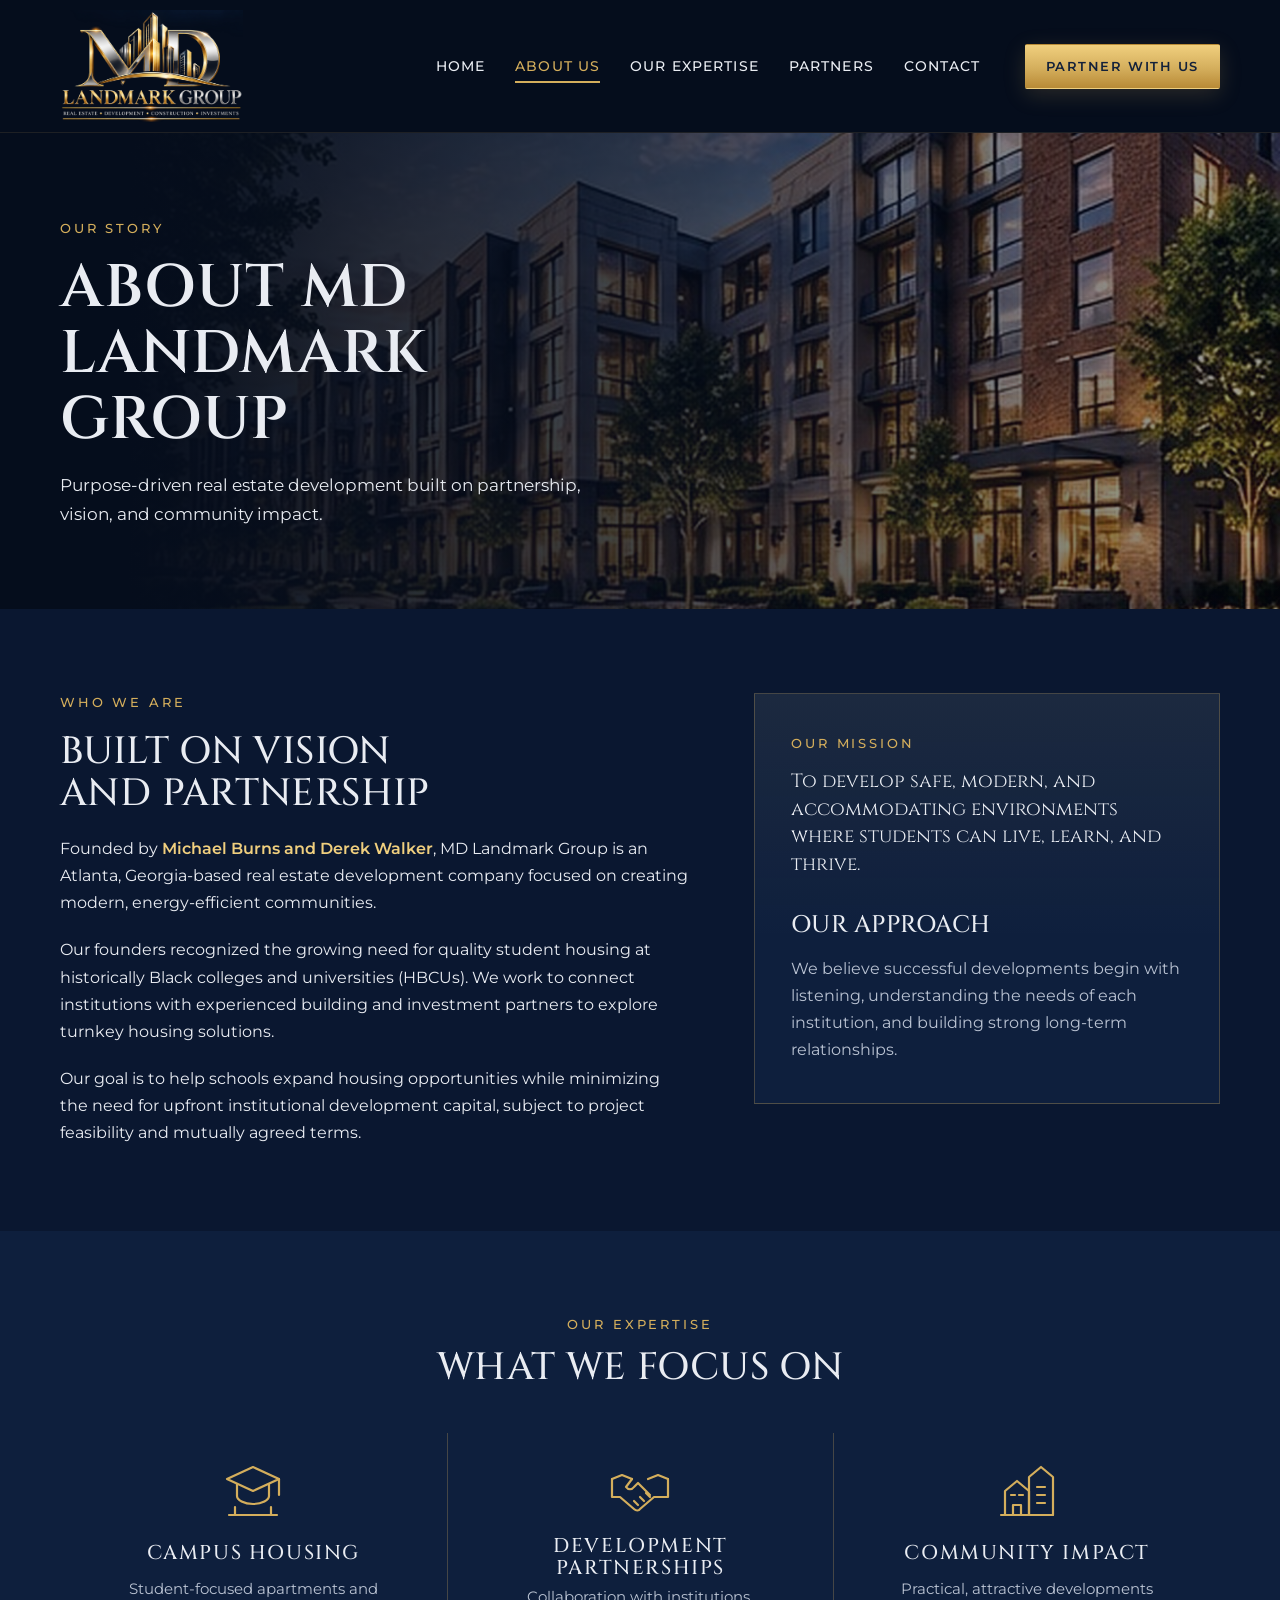
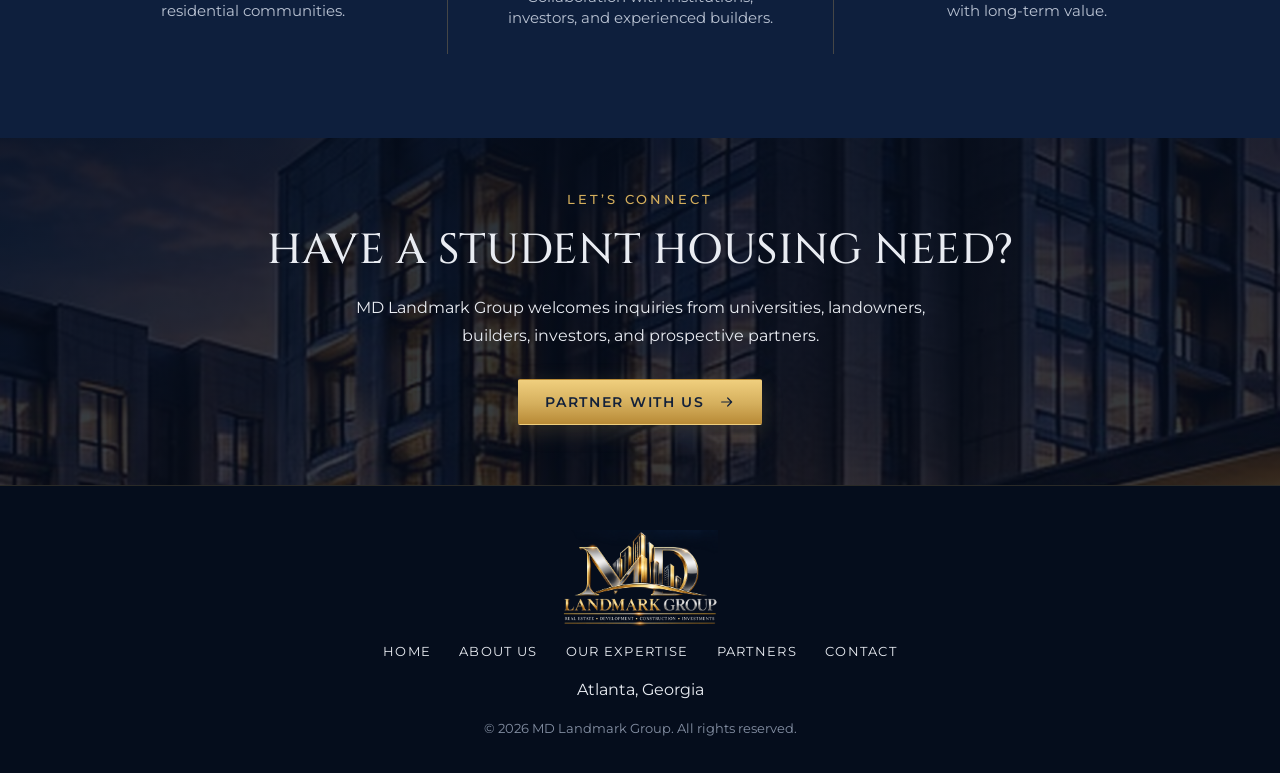
==== about.html @ 7bec338d "Initial commit: MD Landmark Group website Partners page ships without placeholder logo slots; the fe" ====
<!doctype html>
<html lang="en">
<head>
<meta charset="utf-8">
<meta name="viewport" content="width=device-width, initial-scale=1, viewport-fit=cover">
<title>About Us | MD Landmark Group</title>
<meta name="description" content="MD Landmark Group is an Atlanta-based real estate development company focused on student housing and community development.">
<link rel="icon" href="assets/logo.png">
<link rel="preconnect" href="https://fonts.googleapis.com">
<link rel="preconnect" href="https://fonts.gstatic.com" crossorigin>
<link rel="stylesheet" href="https://fonts.googleapis.com/css2?family=Cinzel:wght@500;600;700&family=Montserrat:wght@400;500;600&display=swap">
<link rel="stylesheet" href="style.css">
</head>
<body>
<header class="site-header">
  <div class="container">
    <a class="brand" href="index.html" aria-label="MD Landmark Group home"><img src="assets/logo.png" alt="MD Landmark Group — Real Estate, Development, Construction, Investments" width="920" height="563"></a>
    <button class="menu-toggle" type="button" id="menu-toggle" aria-expanded="false" aria-controls="site-nav" aria-label="Open menu"><svg viewBox="0 0 24 24" fill="none" stroke="currentColor" stroke-width="1.8" stroke-linecap="round" aria-hidden="true"><path d="M4 7h16M4 12h16M4 17h16"/></svg></button>
    <nav class="nav" id="site-nav" aria-label="Main">
      <div class="nav-links">
        <a href="index.html">Home</a>
        <a href="about.html" aria-current="page">About Us</a>
        <a href="about.html#expertise">Our Expertise</a>
        <a href="partners.html">Partners</a>
        <a href="contact.html">Contact</a>
      </div>
      <a class="btn btn-gold" href="contact.html">Partner With Us</a>
    </nav>
  </div>
</header>
<main>
<section class="page-hero" style="--page-img:url('assets/student-housing.jpg')">
  <div class="container">
    <div class="eyebrow">Our Story</div>
    <h1>About MD Landmark Group</h1>
    <p>Purpose-driven real estate development built on partnership, vision, and community impact.</p>
  </div>
</section>

<section class="section">
  <div class="container story">
    <div>
      <div class="eyebrow">Who We Are</div>
      <h2>Built on Vision and Partnership</h2>
      <p>Founded by <strong>Michael Burns and Derek Walker</strong>, MD Landmark Group is an Atlanta, Georgia-based real estate development company focused on creating modern, energy-efficient communities.</p>
      <p>Our founders recognized the growing need for quality student housing at historically Black colleges and universities (HBCUs). We work to connect institutions with experienced building and investment partners to explore turnkey housing solutions.</p>
      <p>Our goal is to help schools expand housing opportunities while minimizing the need for upfront institutional development capital, subject to project feasibility and mutually agreed terms.</p>
    </div>
    <aside class="panel">
      <div class="eyebrow">Our Mission</div>
      <p style="color:var(--text);font-size:19px;font-family:var(--display);line-height:1.45">To develop safe, modern, and accommodating environments where students can live, learn, and thrive.</p>
      <h2>Our Approach</h2>
      <p>We believe successful developments begin with listening, understanding the needs of each institution, and building strong long-term relationships.</p>
    </aside>
  </div>
</section>

<section class="section section-alt" id="expertise">
  <div class="container">
    <div class="section-head">
      <div class="eyebrow">Our Expertise</div>
      <h2>What We Focus On</h2>
    </div>
    <div class="trio">
      <article class="service"><svg viewBox="0 0 64 64" fill="none" stroke="currentColor" stroke-width="2.2" stroke-linejoin="round" stroke-linecap="round" aria-hidden="true"><path d="M6 22l26-12 26 12-26 12z"/><path d="M16 27v12c0 4 7 8 16 8s16-4 16-8V27"/><path d="M58 22v16"/><path d="M8 58h48M14 58V50M50 58V50"/></svg><h3>Campus Housing</h3><p>Student-focused apartments and residential communities.</p></article>
      <article class="service"><svg viewBox="0 0 64 64" fill="none" stroke="currentColor" stroke-width="2.2" stroke-linejoin="round" stroke-linecap="round" aria-hidden="true"><path d="M4 22l10-4 10 4M60 22l-10-4-10 4"/><path d="M4 22v18h8l14 12c2 2 5 2 6 0l14-12h14V22"/><path d="M24 22l-6 8c2 3 6 3 8 0l4-4 12 12"/><path d="M26 44l4 4M32 40l4 4M38 36l4 4"/></svg><h3>Development Partnerships</h3><p>Collaboration with institutions, investors, and experienced builders.</p></article>
      <article class="service"><svg viewBox="0 0 64 64" fill="none" stroke="currentColor" stroke-width="2.2" stroke-linejoin="round" stroke-linecap="round" aria-hidden="true"><path d="M6 58h52"/><path d="M10 58V34l12-10 12 10v24"/><path d="M34 58V20l12-10 12 10v38"/><path d="M18 58v-10h8v10M42 30h8M42 38h8M42 46h8M16 38h4M24 38h4"/></svg><h3>Community Impact</h3><p>Practical, attractive developments with long-term value.</p></article>
    </div>
  </div>
</section>

<section class="band">
  <div class="container">
    <div class="eyebrow">Let&rsquo;s Connect</div>
    <h2>Have a Student Housing Need?</h2>
    <p>MD Landmark Group welcomes inquiries from universities, landowners, builders, investors, and prospective partners.</p>
    <a class="btn btn-gold" href="contact.html">Partner With Us <svg viewBox="0 0 24 24" fill="none" stroke="currentColor" stroke-width="1.8" stroke-linecap="round" stroke-linejoin="round" aria-hidden="true"><path d="M4 12h15M13 6l6 6-6 6"/></svg></a>
  </div>
</section>
</main>
<footer class="site-footer">
  <div class="container">
    <a href="index.html" aria-label="MD Landmark Group home"><img src="assets/logo.png" alt="MD Landmark Group" width="920" height="563" loading="lazy"></a>
    <nav class="footer-nav" aria-label="Footer">
      <a href="index.html">Home</a><a href="about.html">About Us</a><a href="about.html#expertise">Our Expertise</a><a href="partners.html">Partners</a><a href="contact.html">Contact</a>
    </nav>
    <div>Atlanta, Georgia</div>
    <small>&copy; 2026 MD Landmark Group. All rights reserved.</small>
  </div>
</footer>
<script>
  (function () {
    var btn = document.getElementById('menu-toggle'), nav = document.getElementById('site-nav');
    btn.addEventListener('click', function () {
      var open = nav.classList.toggle('open');
      btn.setAttribute('aria-expanded', open);
      btn.setAttribute('aria-label', open ? 'Close menu' : 'Open menu');
    });
  })();
</script>
</body>
</html>
---- style.css ----
/* MD Landmark Group — navy & gold, Trajan-style serif display over a clean geometric sans */
:root {
  --ink: #050d1c;          /* deepest navy: header, footer */
  --navy: #0a1730;         /* page ground */
  --navy-2: #0e1f3d;       /* raised panels */
  --line: rgba(212, 174, 92, .28);
  --gold: #d4ae5c;
  --gold-hi: #f0cf7e;
  --gold-lo: #b88a36;
  --text: #e9ecf2;
  --muted: #b9c2d2;
  --display: "Cinzel", "Trajan Pro", "Times New Roman", serif;
  --body: "Montserrat", "Helvetica Neue", Arial, sans-serif;
  --max: 1200px;
  --gutter-l: max(20px, env(safe-area-inset-left, 0px));
  --gutter-r: max(20px, env(safe-area-inset-right, 0px));
  color-scheme: dark;
}

*, *::before, *::after { box-sizing: border-box; }
html { scroll-behavior: smooth; }
body {
  margin: 0;
  background: var(--navy);
  color: var(--text);
  font: 400 16px/1.7 var(--body);
  -webkit-font-smoothing: antialiased;
}
img { max-width: 100%; display: block; }
a { color: inherit; text-decoration: none; }
h1, h2, h3 { font-family: var(--display); font-weight: 500; line-height: 1.1; margin: 0; text-wrap: balance; letter-spacing: .01em; }
p { margin: 0; }
.gold { color: var(--gold); }
:focus-visible { outline: 2px solid var(--gold-hi); outline-offset: 3px; }

.container {
  max-width: var(--max);
  margin-inline: auto;
  padding-left: var(--gutter-l);
  padding-right: var(--gutter-r);
}

.eyebrow {
  font: 500 13px/1.4 var(--body);
  text-transform: uppercase;
  letter-spacing: .22em;
  color: var(--gold);
}
.tagline {
  font: 500 14px/1.5 var(--body);
  text-transform: uppercase;
  letter-spacing: .08em;
  color: var(--text);
}

/* ---------- Buttons ---------- */
.btn {
  display: inline-flex; align-items: center; gap: 14px;
  padding: 14px 26px;
  font: 600 14px/1 var(--body);
  text-transform: uppercase; letter-spacing: .12em;
  border-radius: 2px;
  border: 1px solid transparent;
  cursor: pointer;
  transition: background .2s, color .2s, border-color .2s, transform .2s;
}
.btn svg { width: 16px; height: 16px; flex: none; transition: transform .2s; }
.btn:hover svg { transform: translateX(3px); }
.btn-gold {
  background: linear-gradient(180deg, var(--gold-hi), var(--gold) 55%, var(--gold-lo));
  color: #13213a;
  box-shadow: 0 6px 22px rgba(212, 174, 92, .18);
}
.btn-gold:hover { background: linear-gradient(180deg, #f7dc96, var(--gold-hi) 55%, var(--gold)); }
.btn-outline { border-color: var(--gold); color: var(--text); background: rgba(5, 13, 28, .35); }
.btn-outline:hover { background: var(--gold); color: #13213a; }
.btn-row { display: flex; flex-wrap: wrap; gap: 24px; }

/* ---------- Header ---------- */
.site-header { background: var(--ink); position: relative; z-index: 20; border-bottom: 1px solid rgba(212,174,92,.12); }
.site-header .container {
  display: flex; align-items: center; justify-content: space-between; gap: 32px;
  padding-block: 10px;
}
.brand img { height: 112px; width: auto; }
.nav { display: flex; align-items: center; gap: 44px; }
.nav-links { display: flex; gap: 30px; }
.nav-links a {
  font: 500 14px/1 var(--body); text-transform: uppercase; letter-spacing: .08em;
  padding-block: 10px; position: relative; transition: color .2s;
}
.nav-links a::after {
  content: ""; position: absolute; left: 0; right: 0; bottom: 0; height: 2px;
  background: var(--gold); transform: scaleX(0); transform-origin: left; transition: transform .25s;
}
.nav-links a:hover, .nav-links a[aria-current="page"] { color: var(--gold); }
.nav-links a:hover::after, .nav-links a[aria-current="page"]::after { transform: scaleX(1); }
.nav .btn { padding: 15px 20px; font-size: 13px; }
.menu-toggle {
  display: none; background: none; border: 1px solid var(--line); color: var(--gold);
  width: 46px; height: 46px; border-radius: 2px; cursor: pointer; padding: 0;
}
.menu-toggle svg { width: 22px; height: 22px; margin: auto; display: block; }

/* ---------- Home hero ---------- */
.hero { position: relative; overflow: hidden; background: var(--ink); }
.hero-media {
  position: absolute; inset: 0 0 0 auto; width: 62%;
  background: url("assets/hero-building.jpg") center/cover no-repeat;
}
.hero-media::after {
  content: ""; position: absolute; inset: 0;
  background:
    linear-gradient(90deg, var(--ink) 0%, rgba(5,13,28,.85) 18%, rgba(5,13,28,.2) 48%, rgba(5,13,28,0) 70%),
    linear-gradient(0deg, rgba(5,13,28,.6) 0%, rgba(5,13,28,0) 30%);
}
.hero .container { position: relative; padding-block: 80px 70px; }
.hero-copy { max-width: 640px; display: grid; gap: 26px; }
.hero h1 { font-size: clamp(40px, 5.6vw, 72px); font-weight: 600; text-transform: uppercase; line-height: 1.02; }
.hero p { color: var(--text); font-size: 17px; max-width: 470px; }
.hero .btn-row { margin-top: 8px; }

/* ---------- Service strip ---------- */
.services { background: var(--navy); border-block: 1px solid rgba(212,174,92,.12); }
.services .container { display: grid; grid-template-columns: repeat(4, 1fr); padding-block: 26px; }
.service {
  text-align: center; padding: 14px 20px; display: grid; justify-items: center; gap: 8px;
  border-left: 1px solid var(--line);
}
.service:first-child { border-left: 0; }
.service svg { width: 64px; height: 64px; color: var(--gold); margin-bottom: 6px; }
.service h3 { font-size: 20px; letter-spacing: .08em; text-transform: uppercase; }
.service p { color: var(--muted); font-size: 14.5px; line-height: 1.5; max-width: 22ch; }

/* ---------- Split feature (focus) ---------- */
.feature { position: relative; overflow: hidden; background: var(--navy); }
.feature-media {
  position: absolute; inset: 0 0 0 auto; width: 60%;
  background: url("assets/student-housing.jpg") center/cover no-repeat;
}
.feature-media::after {
  content: ""; position: absolute; inset: 0;
  background: linear-gradient(90deg, var(--navy) 0%, rgba(10,23,48,.8) 15%, rgba(10,23,48,0) 45%);
}
.feature .container { position: relative; padding-block: 50px 56px; }
.feature-copy { max-width: 470px; display: grid; gap: 22px; }
.feature h2 { font-size: clamp(32px, 3.6vw, 44px); text-transform: uppercase; }
.feature p { color: var(--text); }
.feature .btn { justify-self: start; margin-top: 10px; }

/* ---------- Skyline band ---------- */
.band { position: relative; text-align: center; overflow: hidden; background: var(--ink); }
.band::before {
  content: ""; position: absolute; inset: 0;
  background: linear-gradient(180deg, rgba(5,13,28,.86), rgba(5,13,28,.78)), url("assets/hero-building.jpg") center 30%/cover no-repeat;
}
.band .container { position: relative; padding-block: 52px 60px; display: grid; justify-items: center; gap: 20px; }
.band h2 { font-size: clamp(30px, 3.6vw, 42px); text-transform: uppercase; }
.band p { max-width: 640px; color: var(--text); }
.band .btn { margin-top: 10px; }

/* ---------- Inner page header ---------- */
.page-hero { position: relative; overflow: hidden; background: var(--ink); }
.page-hero::before {
  content: ""; position: absolute; inset: 0;
  background: linear-gradient(90deg, var(--ink) 10%, rgba(5,13,28,.75) 50%, rgba(5,13,28,.35)), var(--page-img) center/cover no-repeat;
}
.page-hero .container { position: relative; padding-block: 86px 80px; display: grid; gap: 18px; }
.page-hero h1 { font-size: clamp(38px, 5vw, 60px); text-transform: uppercase; font-weight: 600; max-width: 14ch; }
.page-hero p { max-width: 540px; font-size: 17px; }

/* ---------- Content sections ---------- */
.section { padding-block: 84px; }
.section-alt { background: var(--navy-2); }
.section-head { display: grid; gap: 14px; justify-items: center; text-align: center; margin-bottom: 44px; }
.section-head h2, .story h2, .panel h2 { font-size: clamp(28px, 3.2vw, 38px); text-transform: uppercase; }

.story { display: grid; grid-template-columns: 1.15fr .85fr; gap: 64px; align-items: start; }
.story > div { min-width: 0; display: grid; gap: 20px; }
.story strong { color: var(--gold-hi); font-weight: 600; }
.panel {
  background: linear-gradient(180deg, rgba(212,174,92,.07), rgba(212,174,92,0) 60%), var(--navy-2);
  border: 1px solid var(--line); padding: 40px 36px; display: grid; gap: 16px;
}
.panel h2 { font-size: 24px; }
.panel h2:not(:first-child) { margin-top: 18px; }
.panel p { color: var(--muted); }

.trio { display: grid; grid-template-columns: repeat(3, 1fr); }
.trio .service { padding: 24px 28px; }
.trio .service p { max-width: 28ch; }

/* ---------- Contact ---------- */
.contact-grid { display: grid; grid-template-columns: 1fr 1fr; gap: 64px; align-items: start; }
.contact-grid > div { min-width: 0; }
.contact-info { display: grid; gap: 22px; }
.contact-list { list-style: none; padding: 0; margin: 10px 0 0; display: grid; gap: 0; border-top: 1px solid var(--line); }
.contact-list li { display: grid; grid-template-columns: 44px 1fr; gap: 16px; align-items: center; padding-block: 18px; border-bottom: 1px solid var(--line); }
.contact-list svg { width: 26px; height: 26px; color: var(--gold); justify-self: center; }
.contact-list span { display: block; font-size: 12px; text-transform: uppercase; letter-spacing: .16em; color: var(--gold); }
.note { border-left: 2px solid var(--gold); padding-left: 18px; color: var(--muted); font-size: 15px; }

.form-card { border: 1px solid var(--line); background: var(--navy-2); padding: 40px 36px; }
.form-card h2 { font-size: 26px; text-transform: uppercase; margin-bottom: 24px; }
form { display: grid; gap: 18px; }
label { display: grid; gap: 8px; font-size: 12px; font-weight: 600; text-transform: uppercase; letter-spacing: .14em; color: var(--muted); }
input, textarea {
  width: 100%; padding: 14px 16px; font: 400 16px/1.5 var(--body); color: var(--text);
  background: var(--ink); border: 1px solid rgba(185,194,210,.22); border-radius: 2px;
  transition: border-color .2s;
}
input::placeholder, textarea::placeholder { color: #6f7b90; }
input:focus, textarea:focus { outline: none; border-color: var(--gold); }
textarea { min-height: 140px; resize: vertical; }
form .btn { justify-self: start; margin-top: 6px; }
.form-note { font-size: 13px; color: var(--muted); }

/* ---------- Footer ---------- */
.site-footer { background: var(--ink); border-top: 1px solid rgba(212,174,92,.18); }
.site-footer .container { padding-block: 44px 34px; display: grid; justify-items: center; gap: 14px; text-align: center; }
.site-footer img { height: 96px; width: auto; }
.footer-nav { display: flex; flex-wrap: wrap; justify-content: center; gap: 10px 28px; font-size: 13px; text-transform: uppercase; letter-spacing: .1em; }
.footer-nav a:hover { color: var(--gold); }
.site-footer small { color: #8590a4; font-size: 13px; }

/* ---------- Responsive ---------- */
@media (max-width: 1080px) {
  .brand img { height: 84px; }
  .nav { gap: 26px; }
  .nav-links { gap: 20px; }
}
@media (max-width: 1000px) {
  .menu-toggle { display: block; }
  .nav {
    position: absolute; top: 100%; left: 0; right: 0;
    flex-direction: column; align-items: stretch; gap: 18px;
    background: var(--ink); border-bottom: 1px solid var(--line);
    padding: 12px var(--gutter-r) 26px var(--gutter-l);
    display: none;
  }
  .nav.open { display: flex; }
  .nav-links { flex-direction: column; gap: 0; }
  .nav-links a { padding-block: 14px; border-bottom: 1px solid rgba(212,174,92,.12); }
  .nav-links a::after { display: none; }
  .nav .btn { justify-content: center; }

  .hero-media, .feature-media { position: relative; inset: auto; width: 100%; aspect-ratio: 16 / 10; }
  .hero-media::after { background: linear-gradient(0deg, var(--ink) 0%, rgba(5,13,28,0) 45%); }
  .feature-media::after { background: linear-gradient(0deg, var(--navy) 0%, rgba(10,23,48,0) 45%); }
  .hero, .feature { display: flex; flex-direction: column-reverse; }
  .hero .container { padding-block: 8px 56px; }
  .feature .container { padding-block: 8px 50px; }

  .services .container { grid-template-columns: repeat(2, 1fr); row-gap: 10px; }
  .service:nth-child(3) { border-left: 0; }
  .story, .contact-grid { grid-template-columns: 1fr; gap: 44px; }
  .trio { grid-template-columns: 1fr; }
  .trio .service { border-left: 0; border-top: 1px solid var(--line); }
  .trio .service:first-child { border-top: 0; }
}
@media (max-width: 560px) {
  .brand img { height: 68px; }
  .services .container { grid-template-columns: 1fr; }
  .service { border-left: 0; border-top: 1px solid var(--line); padding-block: 22px; }
  .service:first-child { border-top: 0; }
  .btn-row { gap: 14px; }
  .btn-row .btn { flex: 1 1 100%; justify-content: center; }
  .section { padding-block: 64px; }
  .panel, .form-card { padding: 30px 22px; }
}
@media (prefers-reduced-motion: reduce) {
  *, *::before, *::after { transition: none !important; scroll-behavior: auto !important; }
}

/* ---------- Partners ---------- */
.section-sub { color: var(--muted); max-width: 560px; }
.partner-grid { display: grid; grid-template-columns: repeat(3, 1fr); gap: 22px; }
.partner-grid:empty { display: none; }
.partner {
  min-height: 170px; display: grid; place-content: center; justify-items: center; gap: 10px;
  padding: 28px 20px; text-align: center;
}
.partner {
  border: 1px solid var(--line); background: var(--navy);
  transition: border-color .2s, transform .2s;
}
.partner:hover { border-color: var(--gold); transform: translateY(-2px); }
.partner img { max-height: 64px; width: auto; object-fit: contain; }
.partner strong { font-family: var(--display); font-weight: 500; font-size: 18px; }
.partner small { color: var(--gold); font-size: 12px; text-transform: uppercase; letter-spacing: .14em; }
@media (max-width: 1000px) { .partner-grid { grid-template-columns: repeat(2, 1fr); } }
@media (max-width: 560px) { .partner-grid { grid-template-columns: 1fr; } .partner-grid:empty { display: none; }
.partner { min-height: 130px; } }
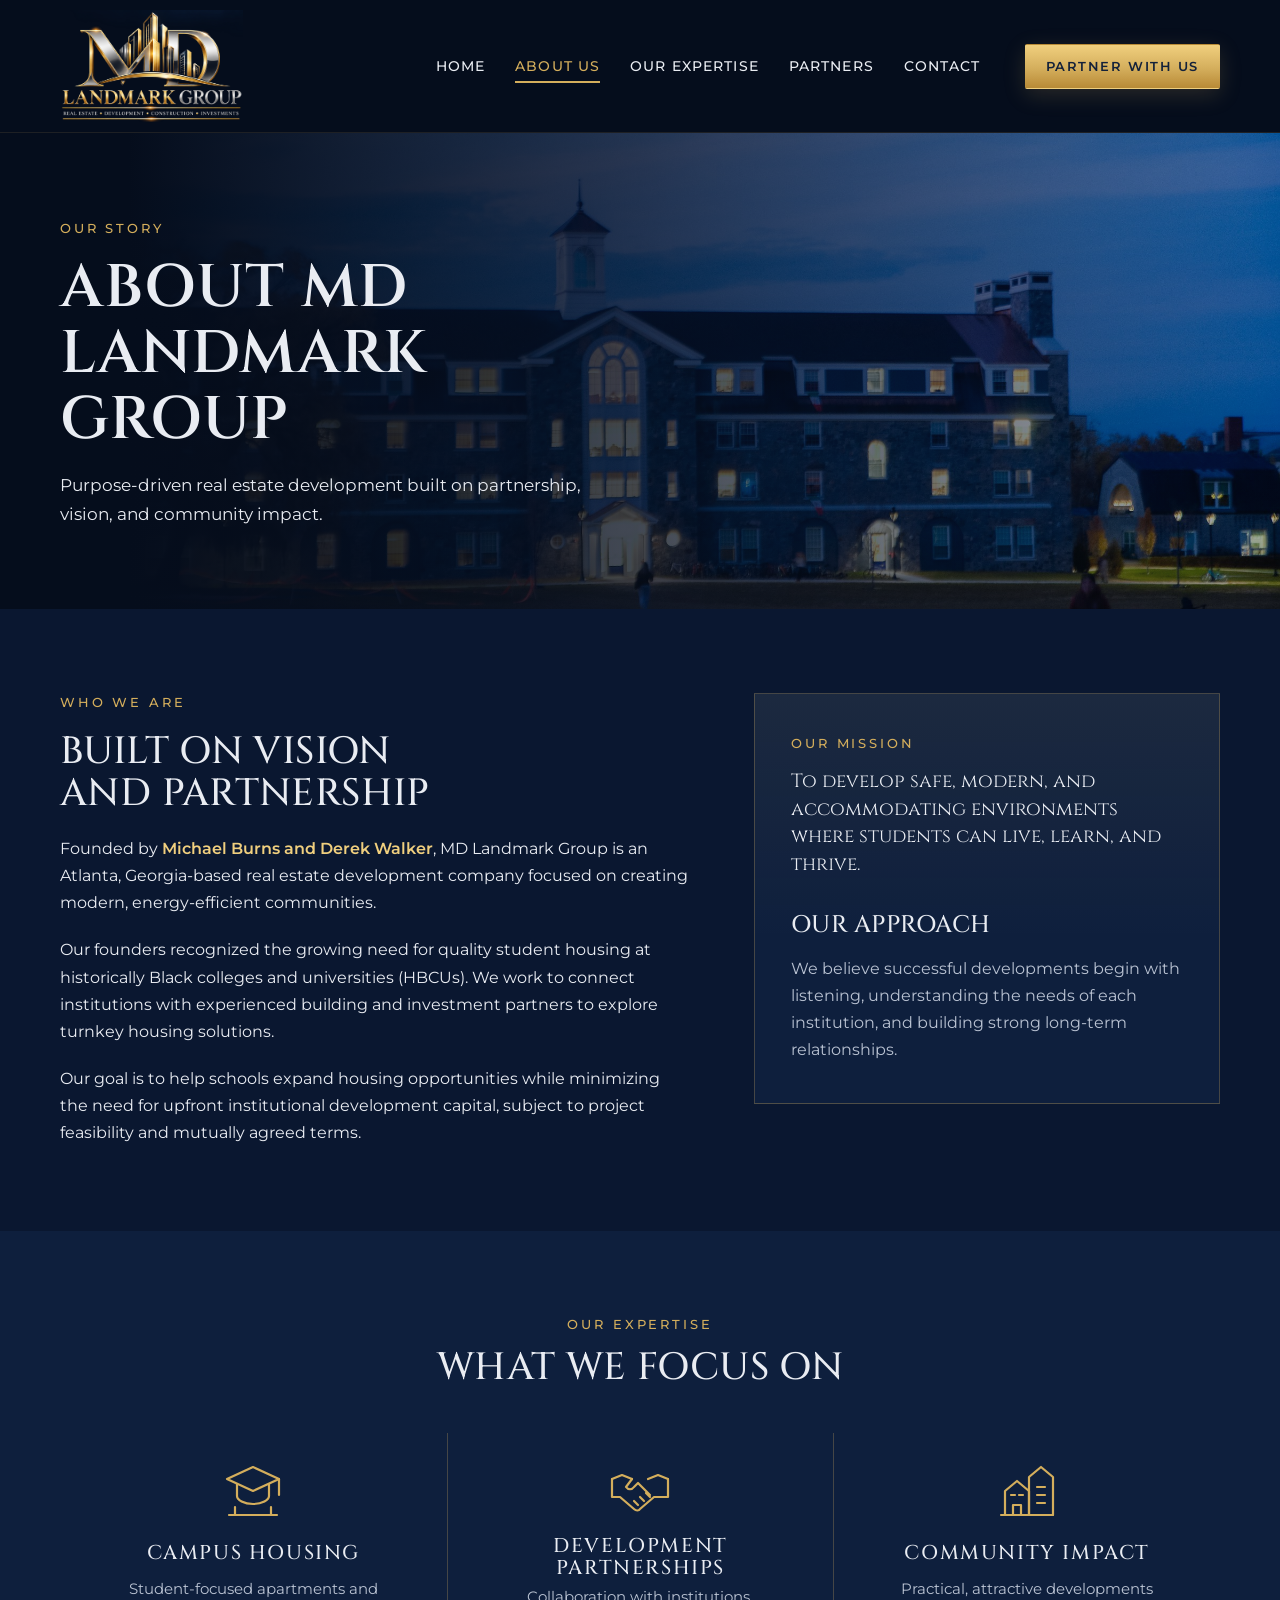
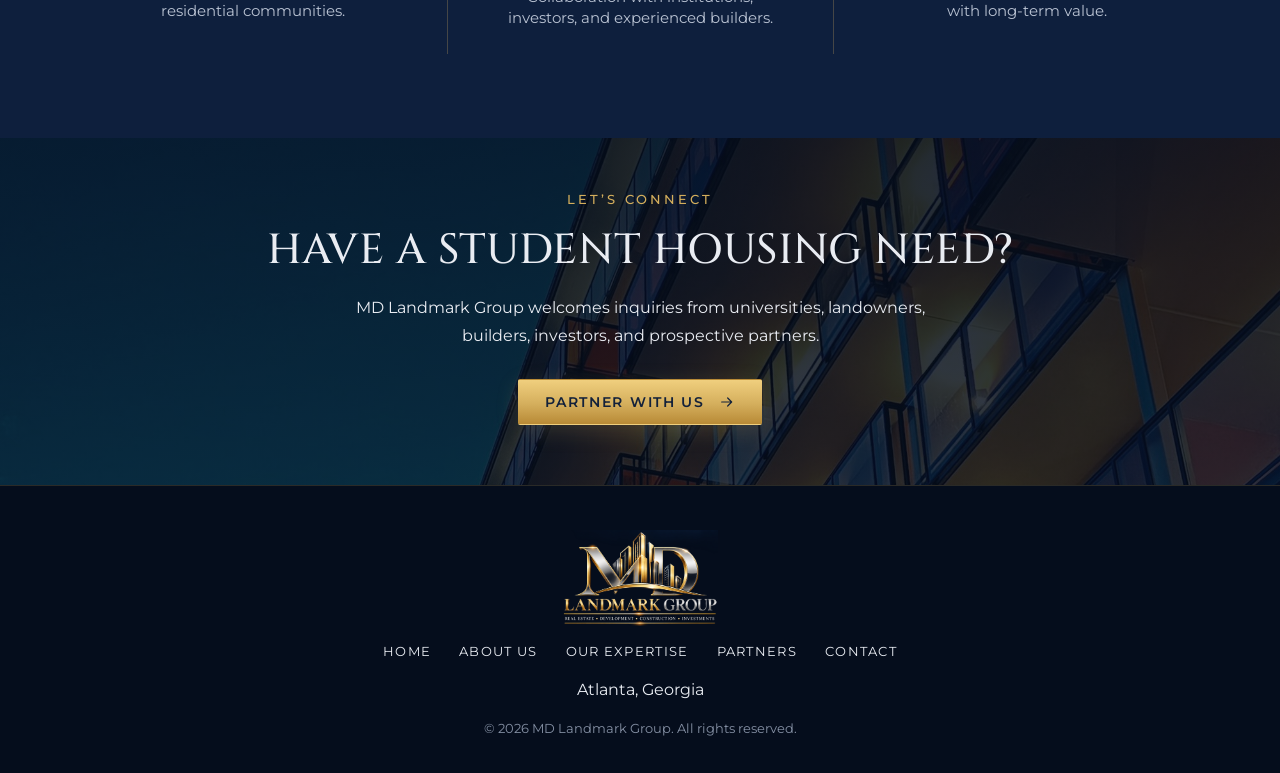
==== commit aaebaa2c: "Replace student housing AI image with real campus photo Uses an Unsplash photo (Austin, Unsplash Lic" ====
--- a/about.html
+++ b/about.html
@@ -29,7 +29,7 @@
   </div>
 </header>
 <main>
-<section class="page-hero" style="--page-img:url('assets/student-housing.jpg')">
+<section class="page-hero" style="--page-img:url('assets/campus-photo.jpg')">
   <div class="container">
     <div class="eyebrow">Our Story</div>
     <h1>About MD Landmark Group</h1>
--- a/style.css
+++ b/style.css
@@ -106,7 +106,8 @@
 .hero { position: relative; overflow: hidden; background: var(--ink); }
 .hero-media {
   position: absolute; inset: 0 0 0 auto; width: 62%;
-  background: url("assets/hero-building.jpg") center/cover no-repeat;
+  /* Original AI render kept at assets/hero-building.jpg (unused) */
+  background: url("assets/hero-photo.jpg") center/cover no-repeat;
 }
 .hero-media::after {
   content: ""; position: absolute; inset: 0;
@@ -136,7 +137,7 @@
 .feature { position: relative; overflow: hidden; background: var(--navy); }
 .feature-media {
   position: absolute; inset: 0 0 0 auto; width: 60%;
-  background: url("assets/student-housing.jpg") center/cover no-repeat;
+  background: url("assets/campus-photo.jpg") center/cover no-repeat;
 }
 .feature-media::after {
   content: ""; position: absolute; inset: 0;
@@ -152,7 +153,7 @@
 .band { position: relative; text-align: center; overflow: hidden; background: var(--ink); }
 .band::before {
   content: ""; position: absolute; inset: 0;
-  background: linear-gradient(180deg, rgba(5,13,28,.86), rgba(5,13,28,.78)), url("assets/hero-building.jpg") center 30%/cover no-repeat;
+  background: linear-gradient(180deg, rgba(5,13,28,.86), rgba(5,13,28,.78)), url("assets/hero-photo.jpg") center 30%/cover no-repeat;
 }
 .band .container { position: relative; padding-block: 52px 60px; display: grid; justify-items: center; gap: 20px; }
 .band h2 { font-size: clamp(30px, 3.6vw, 42px); text-transform: uppercase; }
@@ -274,20 +275,3 @@
 
 /* ---------- Partners ---------- */
 .section-sub { color: var(--muted); max-width: 560px; }
-.partner-grid { display: grid; grid-template-columns: repeat(3, 1fr); gap: 22px; }
-.partner-grid:empty { display: none; }
-.partner {
-  min-height: 170px; display: grid; place-content: center; justify-items: center; gap: 10px;
-  padding: 28px 20px; text-align: center;
-}
-.partner {
-  border: 1px solid var(--line); background: var(--navy);
-  transition: border-color .2s, transform .2s;
-}
-.partner:hover { border-color: var(--gold); transform: translateY(-2px); }
-.partner img { max-height: 64px; width: auto; object-fit: contain; }
-.partner strong { font-family: var(--display); font-weight: 500; font-size: 18px; }
-.partner small { color: var(--gold); font-size: 12px; text-transform: uppercase; letter-spacing: .14em; }
-@media (max-width: 1000px) { .partner-grid { grid-template-columns: repeat(2, 1fr); } }
-@media (max-width: 560px) { .partner-grid { grid-template-columns: 1fr; } .partner-grid:empty { display: none; }
-.partner { min-height: 130px; } }
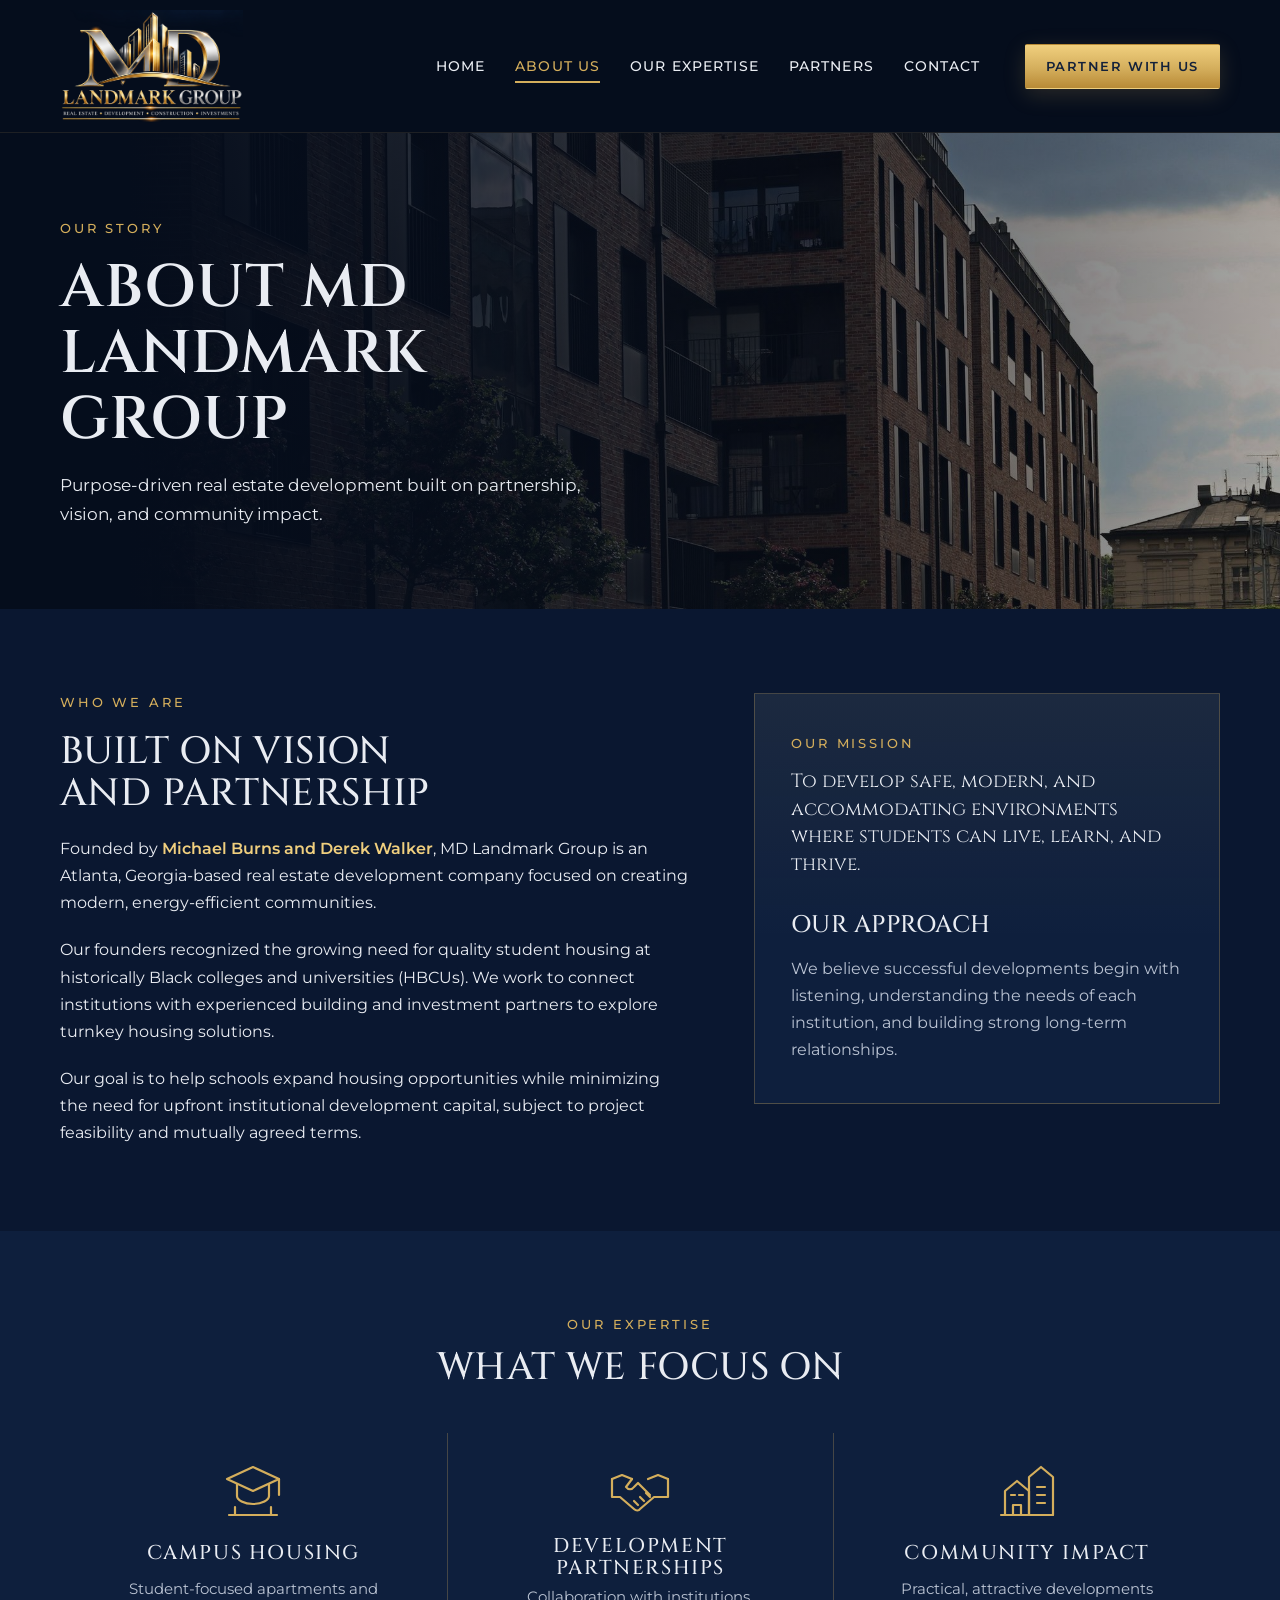
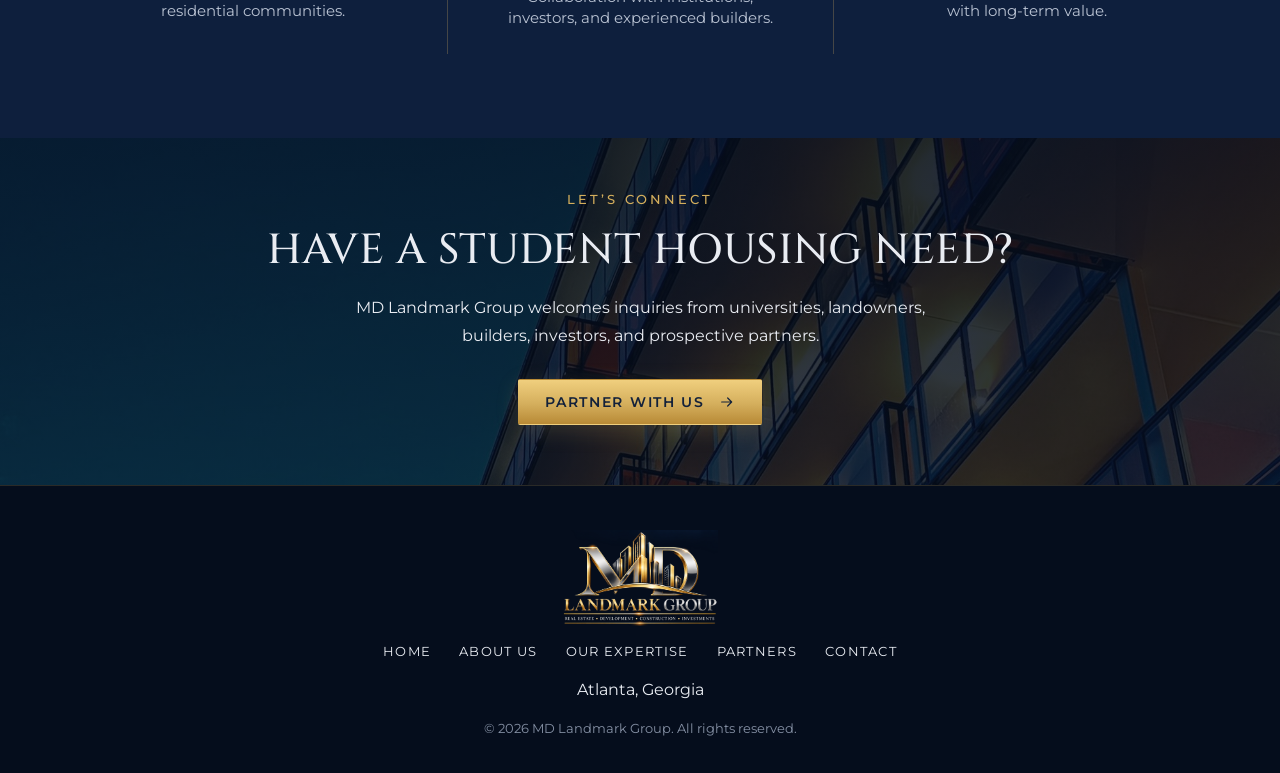
==== commit cd6034f9: "Use brick apartment photo for student housing image Closer match to the original render (brick facad" ====
--- a/about.html
+++ b/about.html
@@ -29,7 +29,7 @@
   </div>
 </header>
 <main>
-<section class="page-hero" style="--page-img:url('assets/campus-photo.jpg')">
+<section class="page-hero" style="--page-img:url('assets/brick-apartments.jpg')">
   <div class="container">
     <div class="eyebrow">Our Story</div>
     <h1>About MD Landmark Group</h1>
--- a/style.css
+++ b/style.css
@@ -137,7 +137,8 @@
 .feature { position: relative; overflow: hidden; background: var(--navy); }
 .feature-media {
   position: absolute; inset: 0 0 0 auto; width: 60%;
-  background: url("assets/campus-photo.jpg") center/cover no-repeat;
+  /* Alternates kept in assets/: campus-photo.jpg (residence hall), student-housing.jpg (original AI render) */
+  background: url("assets/brick-apartments.jpg") center/cover no-repeat;
 }
 .feature-media::after {
   content: ""; position: absolute; inset: 0;
@@ -249,8 +250,8 @@
   .hero-media::after { background: linear-gradient(0deg, var(--ink) 0%, rgba(5,13,28,0) 45%); }
   .feature-media::after { background: linear-gradient(0deg, var(--navy) 0%, rgba(10,23,48,0) 45%); }
   .hero, .feature { display: flex; flex-direction: column-reverse; }
-  .hero .container { padding-block: 8px 56px; }
-  .feature .container { padding-block: 8px 50px; }
+  .hero .container { padding-block: 48px 56px; }
+  .feature .container { padding-block: 56px 50px; }
 
   .services .container { grid-template-columns: repeat(2, 1fr); row-gap: 10px; }
   .service:nth-child(3) { border-left: 0; }
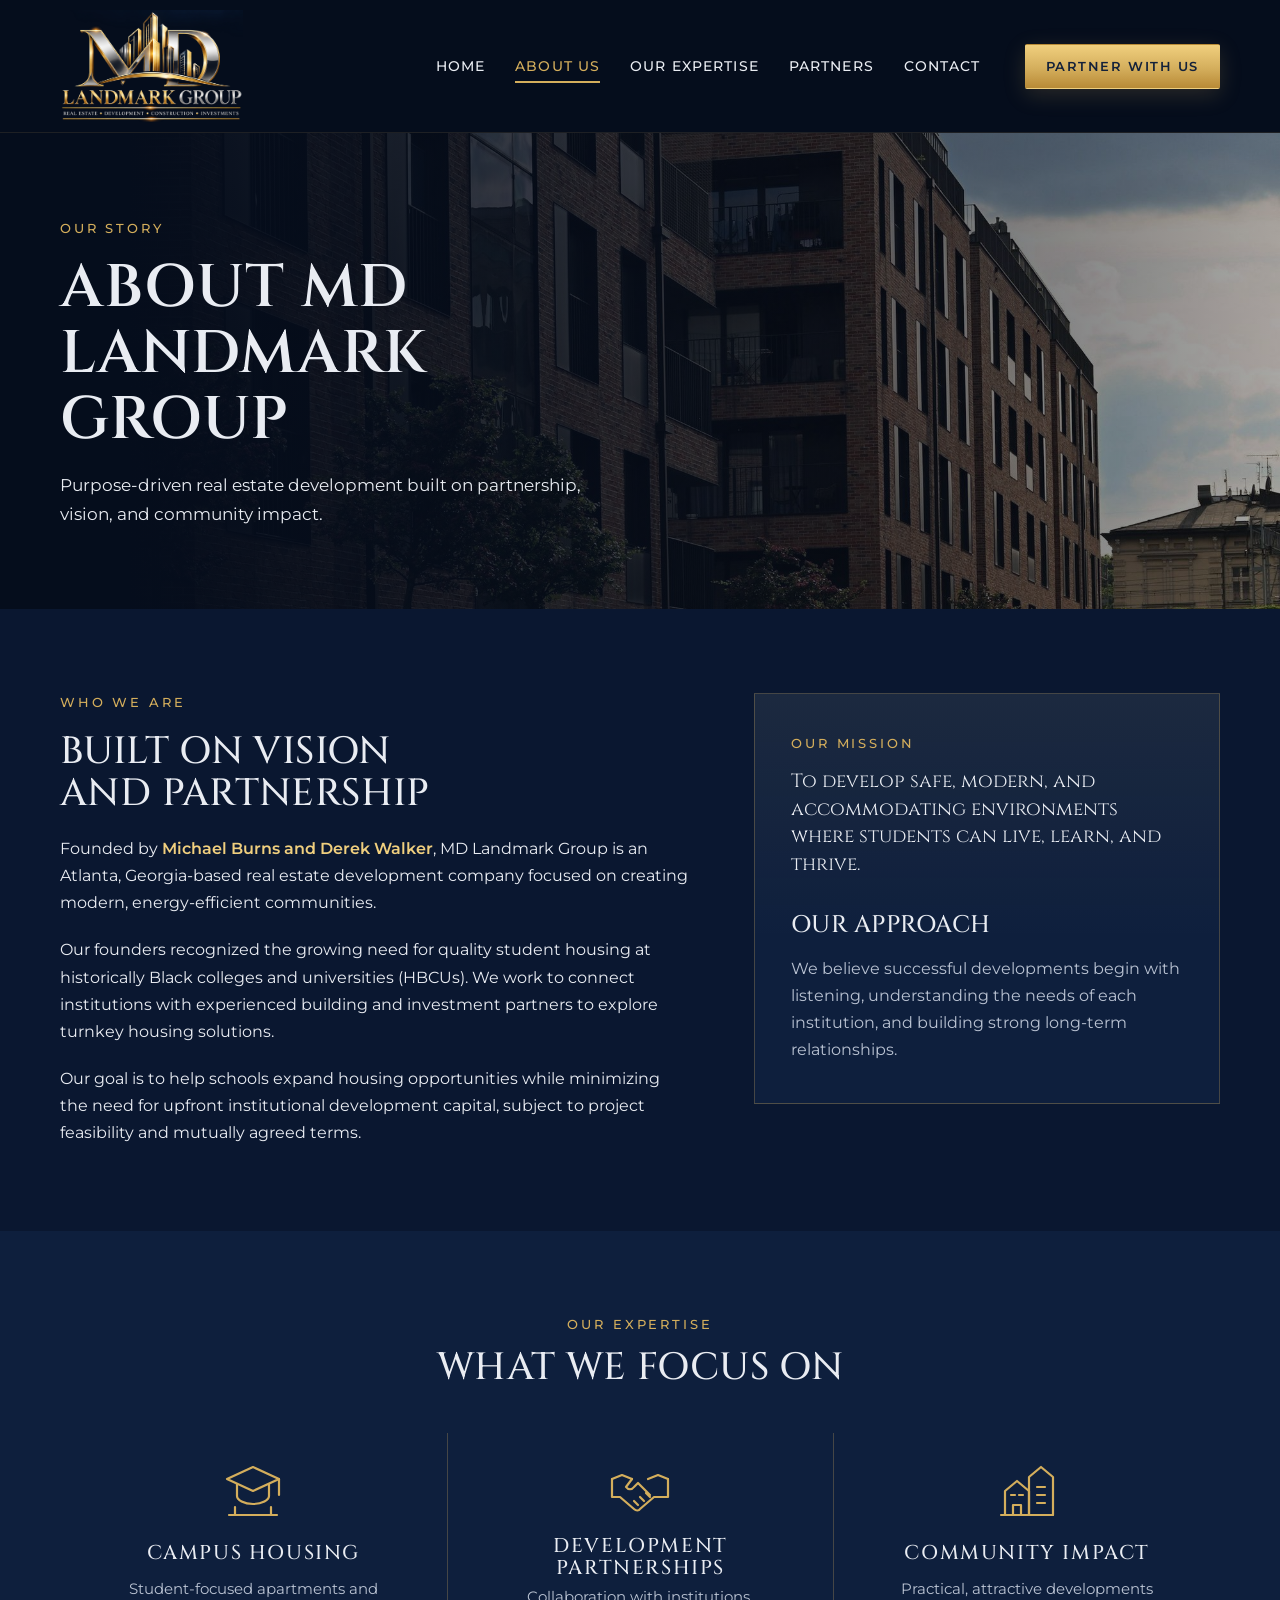
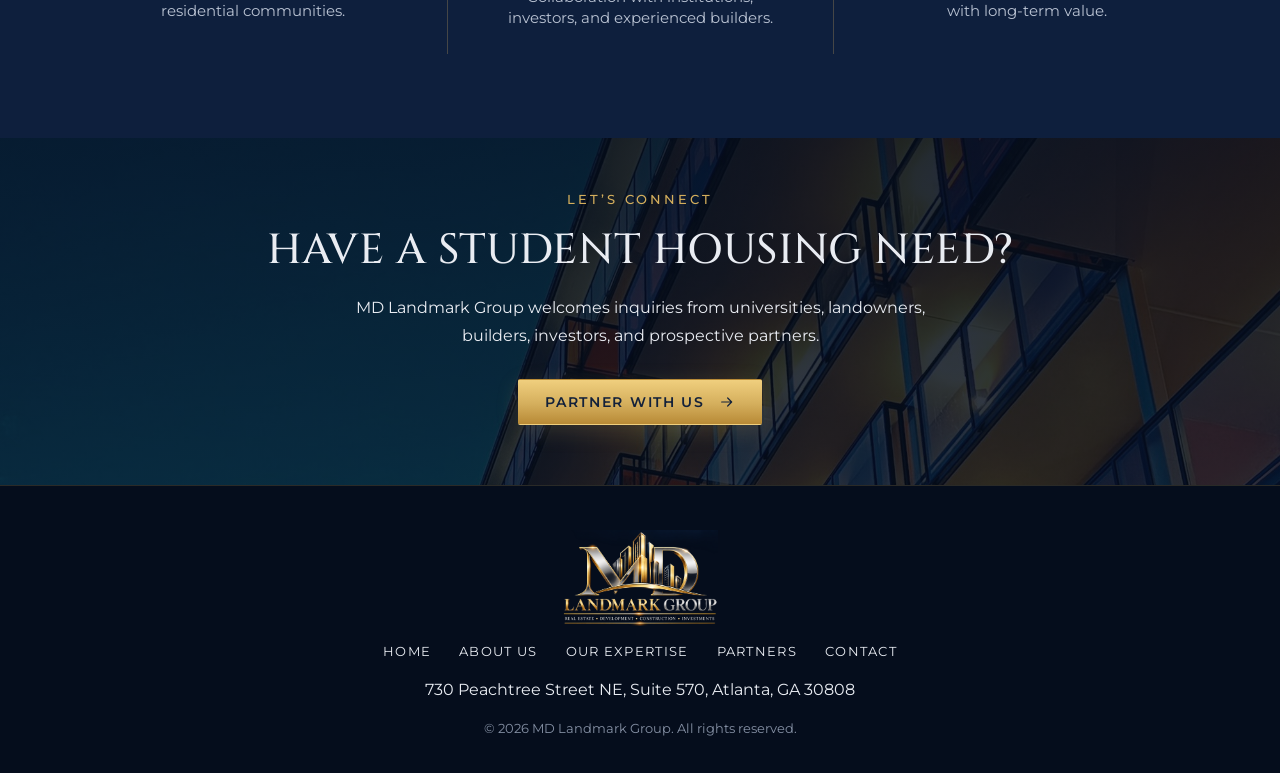
==== commit e0b79f12: "Add office address to contact page and footers Co-Authored-By: Claude Opus 5.5 <noreply@anthropic.co" ====
--- a/about.html
+++ b/about.html
@@ -84,7 +84,7 @@
     <nav class="footer-nav" aria-label="Footer">
       <a href="index.html">Home</a><a href="about.html">About Us</a><a href="about.html#expertise">Our Expertise</a><a href="partners.html">Partners</a><a href="contact.html">Contact</a>
     </nav>
-    <div>Atlanta, Georgia</div>
+    <div>730 Peachtree Street NE, Suite 570, Atlanta, GA 30808</div>
     <small>&copy; 2026 MD Landmark Group. All rights reserved.</small>
   </div>
 </footer>
--- a/style.css
+++ b/style.css
@@ -200,10 +200,12 @@
 .contact-list li { display: grid; grid-template-columns: 44px 1fr; gap: 16px; align-items: center; padding-block: 18px; border-bottom: 1px solid var(--line); }
 .contact-list svg { width: 26px; height: 26px; color: var(--gold); justify-self: center; }
 .contact-list span { display: block; font-size: 12px; text-transform: uppercase; letter-spacing: .16em; color: var(--gold); }
+.contact-list a:hover, .form-note a { color: var(--gold); }
 .note { border-left: 2px solid var(--gold); padding-left: 18px; color: var(--muted); font-size: 15px; }
 
 .form-card { border: 1px solid var(--line); background: var(--navy-2); padding: 40px 36px; }
 .form-card h2 { font-size: 26px; text-transform: uppercase; margin-bottom: 24px; }
+.form-card p { color: var(--muted); margin-bottom: 28px; }
 form { display: grid; gap: 18px; }
 label { display: grid; gap: 8px; font-size: 12px; font-weight: 600; text-transform: uppercase; letter-spacing: .14em; color: var(--muted); }
 input, textarea {
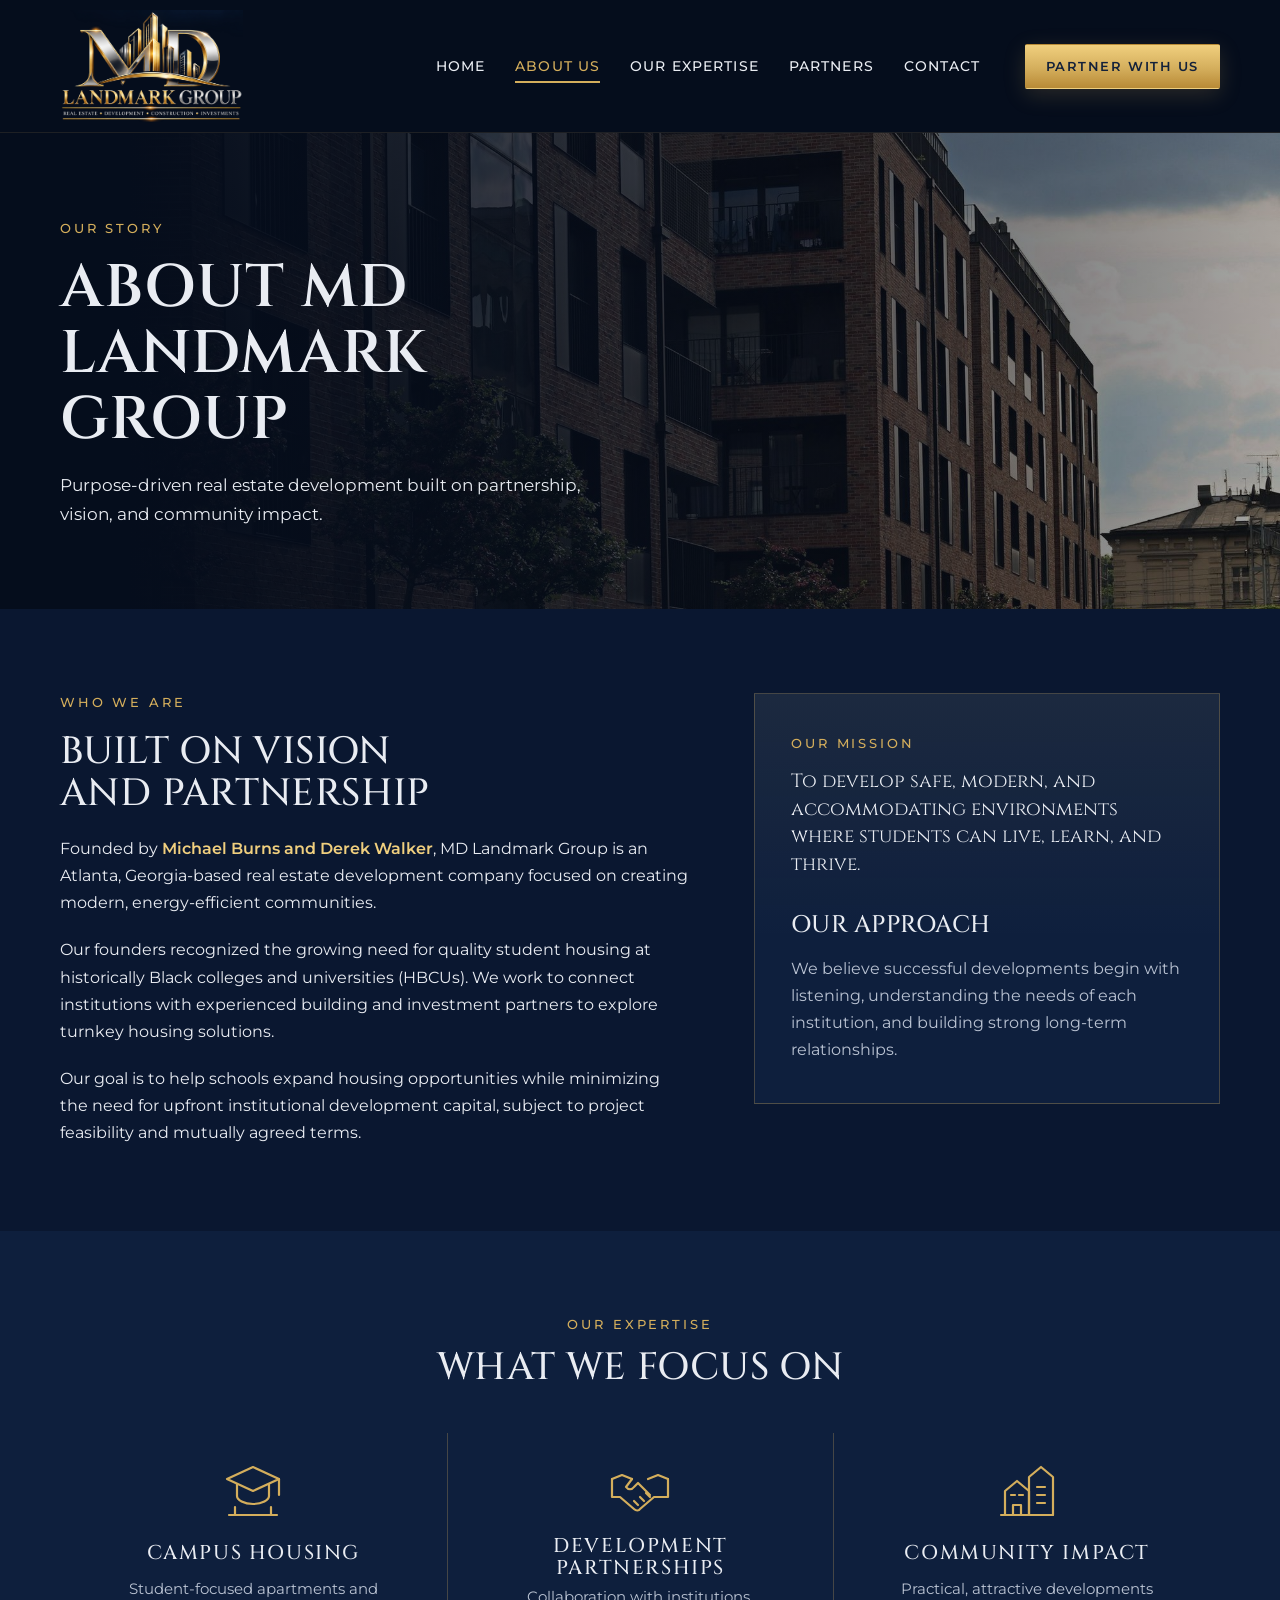
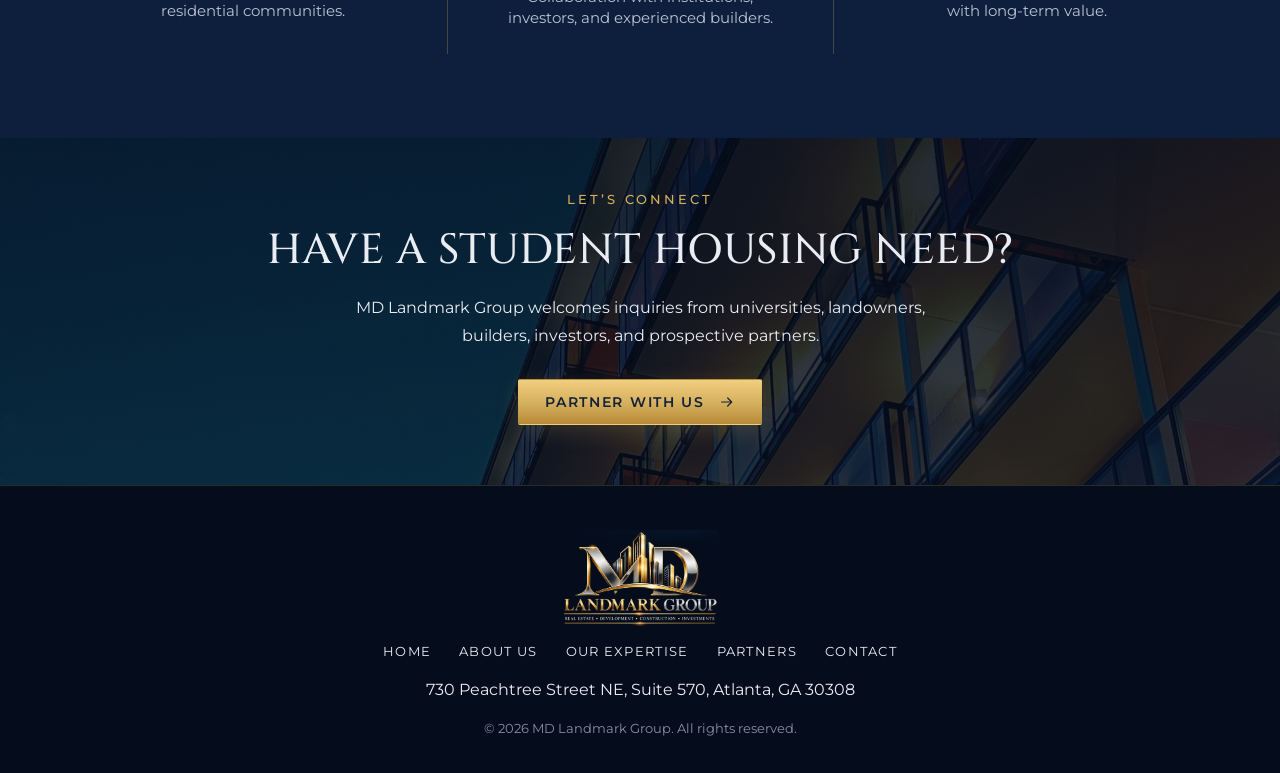
==== commit 0890a621: "Fix office ZIP code to 30308 Co-Authored-By: Claude Opus 5.5 <noreply@anthropic.com> Claude-Session:" ====
--- a/about.html
+++ b/about.html
@@ -84,7 +84,7 @@
     <nav class="footer-nav" aria-label="Footer">
       <a href="index.html">Home</a><a href="about.html">About Us</a><a href="about.html#expertise">Our Expertise</a><a href="partners.html">Partners</a><a href="contact.html">Contact</a>
     </nav>
-    <div>730 Peachtree Street NE, Suite 570, Atlanta, GA 30808</div>
+    <div>730 Peachtree Street NE, Suite 570, Atlanta, GA 30308</div>
     <small>&copy; 2026 MD Landmark Group. All rights reserved.</small>
   </div>
 </footer>
